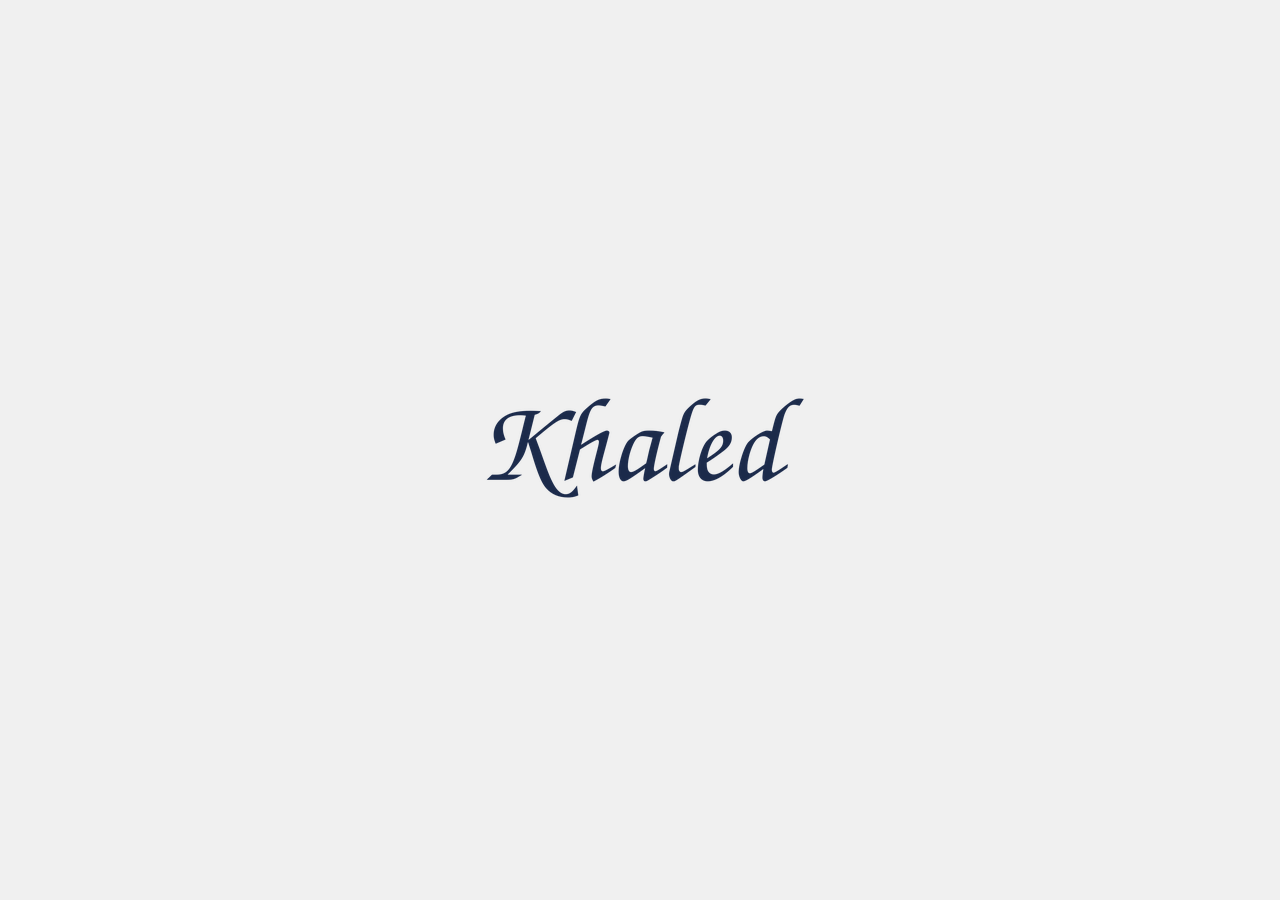
==== index.html @ 4a72759d "Website displays my name" ====
<!DOCTYPE html>
<html lang="en">
<head>
    <meta charset="UTF-8">
    <meta name="viewport" content="width=device-width, initial-scale=1.0">
    <title>FlyRankAI</title>
    <style>
        body {
            margin: 0;
            padding: 0;
            display: flex;
            justify-content: center;
            align-items: center;
            min-height: 100vh;
            background-color: #f0f0f0;
            font-family: Arial, sans-serif;
        }
        .container {
            text-align: center;
        }
        img {
            max-width: 90vw;
            max-height: 90vh;
            object-fit: contain;
        }
    </style>
</head>
<body>
    <div class="container">
        <img src="placeholder.png" alt="Placeholder">
    </div>
</body>
</html>
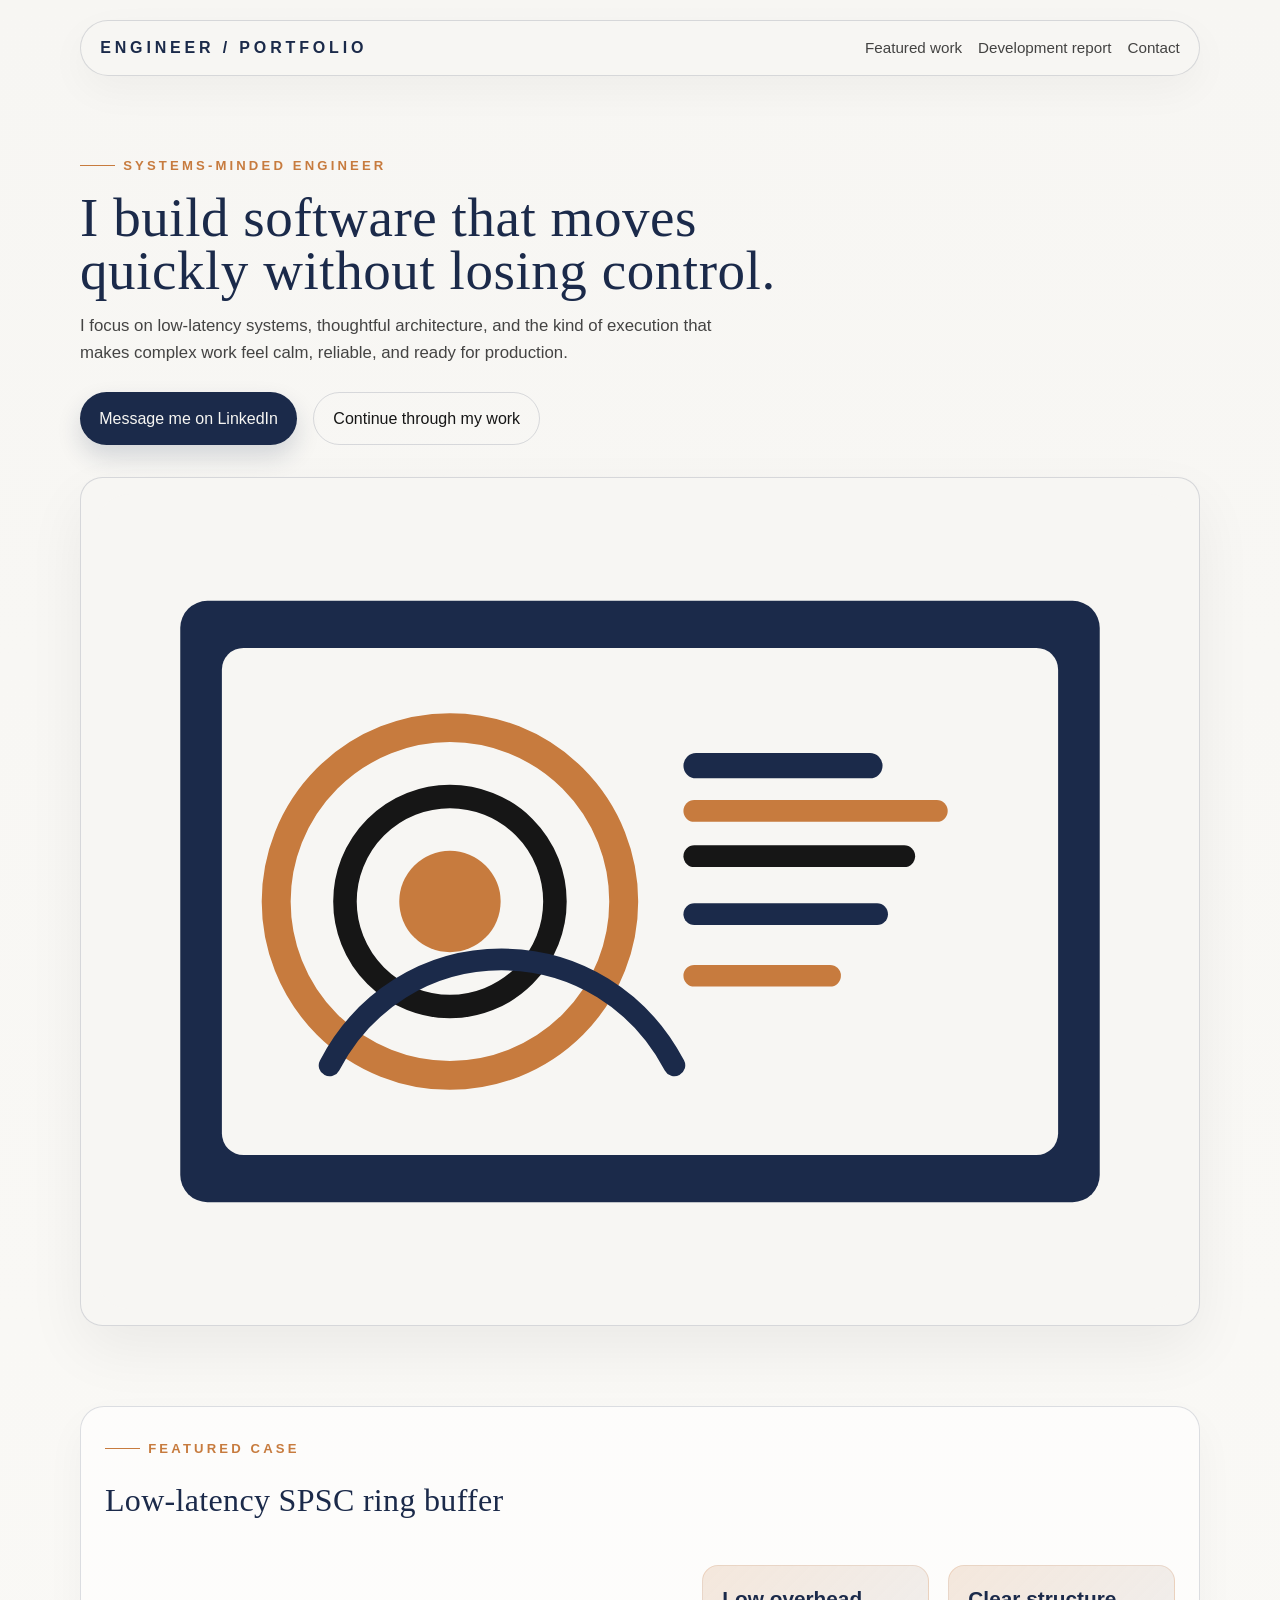
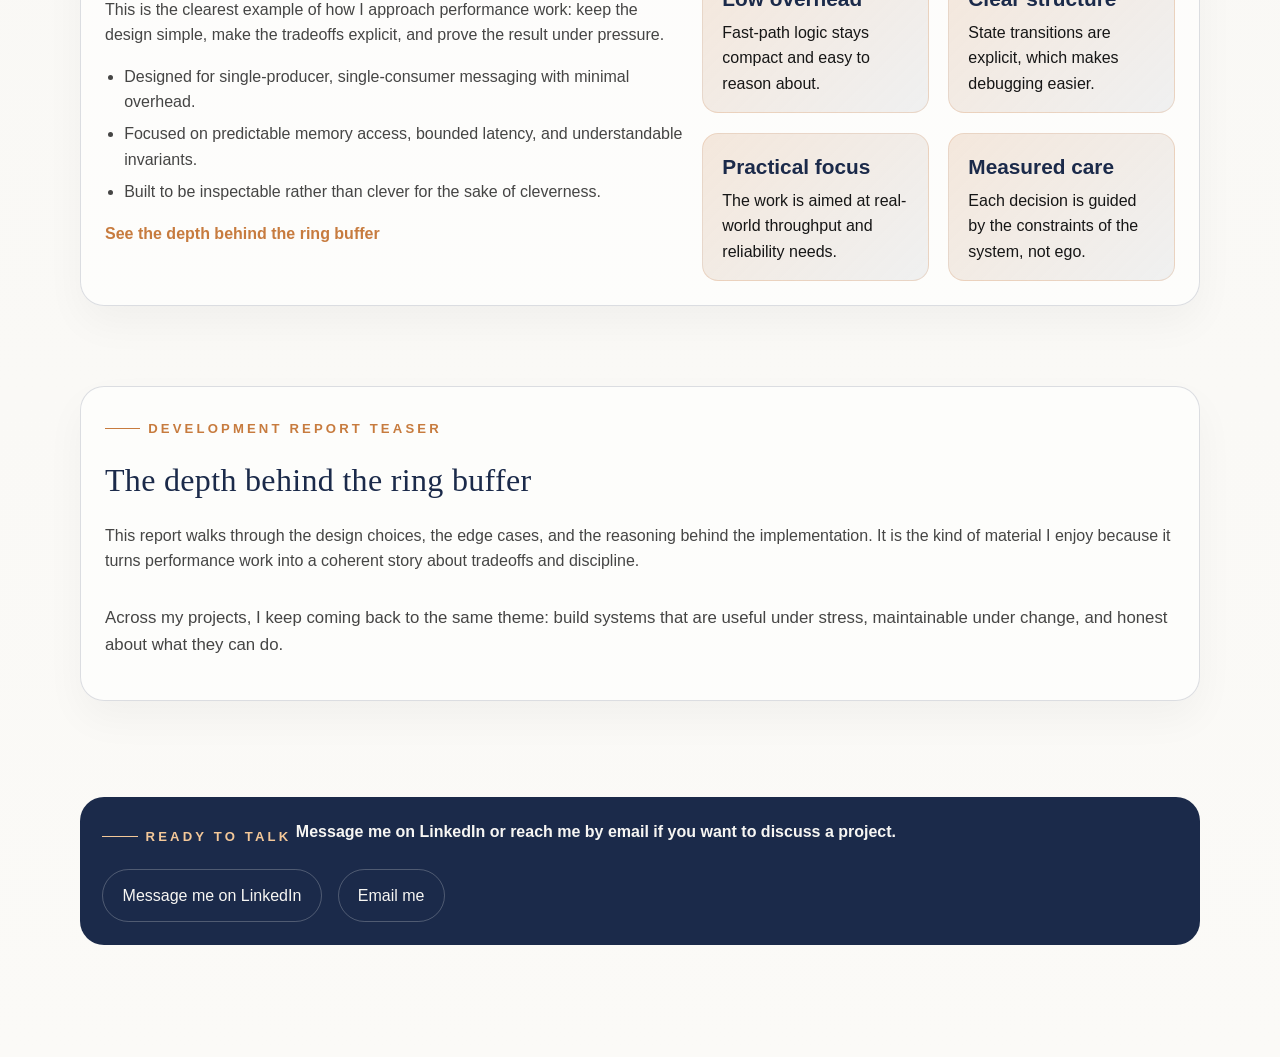
==== commit 6512fbca: "First version of page 1 for portfolio site is complete" ====
--- a/index.html
+++ b/index.html
@@ -1,33 +1,118 @@
 <!DOCTYPE html>
 <html lang="en">
-<head>
-    <meta charset="UTF-8">
-    <meta name="viewport" content="width=device-width, initial-scale=1.0">
-    <title>FlyRankAI</title>
-    <style>
-        body {
-            margin: 0;
-            padding: 0;
-            display: flex;
-            justify-content: center;
-            align-items: center;
-            min-height: 100vh;
-            background-color: #f0f0f0;
-            font-family: Arial, sans-serif;
-        }
-        .container {
-            text-align: center;
-        }
-        img {
-            max-width: 90vw;
-            max-height: 90vh;
-            object-fit: contain;
-        }
-    </style>
-</head>
-<body>
-    <div class="container">
-        <img src="placeholder.png" alt="Placeholder">
+  <head>
+    <meta charset="UTF-8" />
+    <meta name="viewport" content="width=device-width, initial-scale=1.0" />
+    <meta
+      name="description"
+      content="A portfolio home page for a systems-focused software engineer building dependable, low-latency software."
+    />
+    <title>Portfolio Home</title>
+    <link rel="stylesheet" href="styles.css" />
+  </head>
+  <body>
+    <div class="site-shell">
+      <header class="site-header">
+        <nav class="navbar" aria-label="Primary navigation">
+          <a class="brand" href="index.html">Engineer / Portfolio</a>
+          <div class="nav-links">
+            <a href="#featured">Featured work</a>
+            <a href="#depth">Development report</a>
+            <a href="#contact">Contact</a>
+          </div>
+        </nav>
+      </header>
+
+      <main>
+        <section class="hero" aria-labelledby="home-title">
+          <div class="hero-copy">
+            <div class="eyebrow">Systems-minded engineer</div>
+            <h1 id="home-title">I build software that moves quickly without losing control.</h1>
+            <p>
+              I focus on low-latency systems, thoughtful architecture, and the kind of execution that makes complex work feel calm, reliable, and ready for production.
+            </p>
+            <div class="button-row">
+              <a class="btn btn-primary" href="https://www.linkedin.com/" target="_blank" rel="noreferrer">Message me on LinkedIn</a>
+              <a class="btn btn-secondary" href="#featured">Continue through my work</a>
+            </div>
+          </div>
+
+          <div class="hero-card">
+            <img class="gallery-trigger" src="images/featured-case.svg" alt="Illustrated low-latency ring buffer concept" />
+          </div>
+        </section>
+
+        <section class="section" id="featured">
+          <div class="section-card">
+            <div class="eyebrow">Featured case</div>
+            <h2>Low-latency SPSC ring buffer</h2>
+            <div class="case-grid">
+              <div class="case-copy">
+                <p>
+                  This is the clearest example of how I approach performance work: keep the design simple, make the tradeoffs explicit, and prove the result under pressure.
+                </p>
+                <ul>
+                  <li>Designed for single-producer, single-consumer messaging with minimal overhead.</li>
+                  <li>Focused on predictable memory access, bounded latency, and understandable invariants.</li>
+                  <li>Built to be inspectable rather than clever for the sake of cleverness.</li>
+                </ul>
+                <a class="case-link" href="#depth">See the depth behind the ring buffer</a>
+              </div>
+              <div class="proof-grid">
+                <div class="metric">
+                  <strong>Low overhead</strong>
+                  <span>Fast-path logic stays compact and easy to reason about.</span>
+                </div>
+                <div class="metric">
+                  <strong>Clear structure</strong>
+                  <span>State transitions are explicit, which makes debugging easier.</span>
+                </div>
+                <div class="metric">
+                  <strong>Practical focus</strong>
+                  <span>The work is aimed at real-world throughput and reliability needs.</span>
+                </div>
+                <div class="metric">
+                  <strong>Measured care</strong>
+                  <span>Each decision is guided by the constraints of the system, not ego.</span>
+                </div>
+              </div>
+            </div>
+          </div>
+        </section>
+
+        <section class="section" id="depth">
+          <div class="section-card">
+            <div class="eyebrow">Development report teaser</div>
+            <h2>The depth behind the ring buffer</h2>
+            <p>
+              This report walks through the design choices, the edge cases, and the reasoning behind the implementation. It is the kind of material I enjoy because it turns performance work into a coherent story about tradeoffs and discipline.
+            </p>
+            <p class="bio">
+              Across my projects, I keep coming back to the same theme: build systems that are useful under stress, maintainable under change, and honest about what they can do.
+            </p>
+          </div>
+        </section>
+
+        <section class="section" id="contact">
+          <div class="cta-band">
+            <div>
+              <div class="eyebrow" style="color: #f4c899; margin-bottom: 0.4rem;">Ready to talk</div>
+              <strong>Message me on LinkedIn or reach me by email if you want to discuss a project.</strong>
+            </div>
+            <div class="button-row">
+              <a class="btn btn-secondary" href="https://www.linkedin.com/" target="_blank" rel="noreferrer">Message me on LinkedIn</a>
+              <a class="btn btn-secondary" href="mailto:hello@yourportfolio.dev">Email me</a>
+            </div>
+          </div>
+        </section>
+      </main>
     </div>
-</body>
+
+    <div class="lightbox" aria-hidden="true">
+      <button type="button" aria-label="Close image preview">×</button>
+      <img src="" alt="" />
+    </div>
+
+    <script src="script.js"></script>
+  </body>
 </html>
--- a/styles.css
+++ b/styles.css
@@ -0,0 +1,329 @@
+:root {
+  --navy: #1B2A4A;
+  --warm-black: #161616;
+  --warm-white: #F7F6F3;
+  --accent: #C77B3E;
+  --border: rgba(27, 42, 74, 0.15);
+}
+
+* {
+  box-sizing: border-box;
+}
+
+html {
+  scroll-behavior: smooth;
+}
+
+body {
+  margin: 0;
+  font-family: "Bahnschrift", "Segoe UI", Arial, sans-serif;
+  color: var(--warm-black);
+  background: linear-gradient(180deg, var(--warm-white) 0%, #fbfaf7 100%);
+  line-height: 1.6;
+}
+
+a {
+  color: inherit;
+  text-decoration: none;
+}
+
+img {
+  display: block;
+  max-width: 100%;
+}
+
+.site-shell {
+  width: min(1120px, calc(100% - 2rem));
+  margin: 0 auto;
+}
+
+.site-header {
+  padding: 1.25rem 0 0;
+}
+
+.navbar {
+  display: flex;
+  justify-content: space-between;
+  align-items: center;
+  padding: 0.9rem 1.2rem;
+  border: 1px solid var(--border);
+  border-radius: 999px;
+  background: rgba(247, 246, 243, 0.85);
+  backdrop-filter: blur(10px);
+  box-shadow: 0 14px 40px rgba(22, 22, 22, 0.04);
+}
+
+.brand {
+  font-size: 1rem;
+  font-weight: 700;
+  text-transform: uppercase;
+  letter-spacing: 0.24em;
+  color: var(--navy);
+}
+
+.nav-links {
+  display: flex;
+  gap: 1rem;
+  align-items: center;
+  font-size: 0.95rem;
+}
+
+.nav-links a {
+  color: var(--warm-black);
+  opacity: 0.8;
+}
+
+.nav-links a:hover,
+.nav-links a:focus-visible {
+  opacity: 1;
+  color: var(--navy);
+}
+
+.hero {
+  padding: 4.5rem 0 3rem;
+  display: grid;
+  gap: 2rem;
+  align-items: center;
+}
+
+.hero-copy {
+  max-width: 700px;
+}
+
+.eyebrow {
+  display: inline-flex;
+  align-items: center;
+  gap: 0.5rem;
+  font-size: 0.82rem;
+  font-weight: 700;
+  letter-spacing: 0.24em;
+  text-transform: uppercase;
+  color: var(--accent);
+  margin-bottom: 1rem;
+}
+
+.eyebrow::before {
+  content: "";
+  width: 2.2rem;
+  height: 1px;
+  background: currentColor;
+}
+
+h1,
+h2,
+.hero-heading {
+  font-family: "Freestyle Script", "Brush Script MT", cursive;
+  font-weight: 400;
+  letter-spacing: 0.01em;
+}
+
+.hero h1 {
+  font-size: clamp(2.5rem, 4.3vw, 4.25rem);
+  line-height: 0.95;
+  margin: 0 0 1rem;
+  color: var(--navy);
+}
+
+.hero p {
+  font-size: 1.05rem;
+  margin: 0 0 1.6rem;
+  color: rgba(22, 22, 22, 0.8);
+  max-width: 640px;
+}
+
+.button-row {
+  display: flex;
+  flex-wrap: wrap;
+  gap: 1rem;
+}
+
+.btn {
+  display: inline-flex;
+  align-items: center;
+  justify-content: center;
+  padding: 0.8rem 1.2rem;
+  border-radius: 999px;
+  transition: transform 180ms ease, box-shadow 180ms ease, background 180ms ease;
+}
+
+.btn:hover,
+.btn:focus-visible {
+  transform: translateY(-2px);
+}
+
+.btn-primary {
+  background: var(--navy);
+  color: var(--warm-white);
+  box-shadow: 0 12px 24px rgba(27, 42, 74, 0.16);
+}
+
+.btn-secondary {
+  background: transparent;
+  border: 1px solid var(--border);
+  color: var(--warm-black);
+}
+
+.hero-card {
+  border: 1px solid var(--border);
+  border-radius: 1.4rem;
+  background: var(--warm-white);
+  padding: 1rem;
+  box-shadow: 0 24px 60px rgba(22, 22, 22, 0.06);
+}
+
+.hero-card img {
+  border-radius: 1rem;
+  width: 100%;
+  aspect-ratio: 4 / 3;
+  object-fit: cover;
+  cursor: zoom-in;
+}
+
+.section {
+  padding: 2rem 0 3rem;
+}
+
+.section-card {
+  border: 1px solid var(--border);
+  border-radius: 1.5rem;
+  background: rgba(255, 255, 255, 0.6);
+  padding: 1.5rem;
+  box-shadow: 0 18px 40px rgba(22, 22, 22, 0.04);
+}
+
+.section-card h2 {
+  font-size: 2rem;
+  margin: 0 0 0.6rem;
+  color: var(--navy);
+}
+
+.section-card p,
+.section-card li {
+  color: rgba(22, 22, 22, 0.8);
+}
+
+.case-grid {
+  display: grid;
+  gap: 1.2rem;
+  grid-template-columns: 1.1fr 0.9fr;
+  margin-top: 1.2rem;
+  align-items: center;
+}
+
+.case-copy ul {
+  padding-left: 1.2rem;
+  margin: 1rem 0 0;
+}
+
+.case-copy li + li {
+  margin-top: 0.4rem;
+}
+
+.case-link {
+  display: inline-flex;
+  margin-top: 1rem;
+  color: var(--accent);
+  font-weight: 700;
+}
+
+.proof-grid {
+  display: grid;
+  gap: 1.2rem;
+  grid-template-columns: 1fr 1fr;
+  margin-top: 1.2rem;
+}
+
+.metric {
+  padding: 1rem 1.2rem;
+  border-radius: 1rem;
+  background: linear-gradient(135deg, rgba(199, 123, 62, 0.16), rgba(27, 42, 74, 0.06));
+  border: 1px solid rgba(199, 123, 62, 0.2);
+}
+
+.metric strong {
+  display: block;
+  font-size: 1.3rem;
+  color: var(--navy);
+  margin-bottom: 0.3rem;
+}
+
+.bio {
+  padding: 0.9rem 0 0;
+  font-size: 1.05rem;
+}
+
+.cta-band {
+  margin: 1rem 0 4rem;
+  padding: 1.4rem;
+  border-radius: 1.5rem;
+  background: var(--navy);
+  color: var(--warm-white);
+  display: flex;
+  justify-content: space-between;
+  align-items: center;
+  gap: 1rem;
+  flex-wrap: wrap;
+}
+
+.cta-band .btn-secondary {
+  color: var(--warm-white);
+  border-color: rgba(247, 246, 243, 0.24);
+}
+
+.lightbox {
+  position: fixed;
+  inset: 0;
+  background: rgba(22, 22, 22, 0.86);
+  display: none;
+  align-items: center;
+  justify-content: center;
+  padding: 2rem;
+  z-index: 10;
+}
+
+.lightbox.open {
+  display: flex;
+}
+
+.lightbox img {
+  max-width: min(900px, 100%);
+  max-height: min(80vh, 100%);
+  border-radius: 1rem;
+  box-shadow: 0 24px 70px rgba(0, 0, 0, 0.35);
+}
+
+.lightbox button {
+  position: absolute;
+  top: 1.2rem;
+  right: 1.2rem;
+  border: none;
+  border-radius: 999px;
+  width: 2.5rem;
+  height: 2.5rem;
+  background: rgba(247, 246, 243, 0.9);
+  color: var(--warm-black);
+  cursor: pointer;
+  font-size: 1.1rem;
+}
+
+@media (max-width: 780px) {
+  .hero {
+    padding-top: 3rem;
+  }
+
+  .case-grid,
+  .proof-grid {
+    grid-template-columns: 1fr;
+  }
+
+  .navbar {
+    border-radius: 1.2rem;
+    flex-direction: column;
+    gap: 0.8rem;
+  }
+
+  .nav-links {
+    flex-wrap: wrap;
+    justify-content: center;
+  }
+}
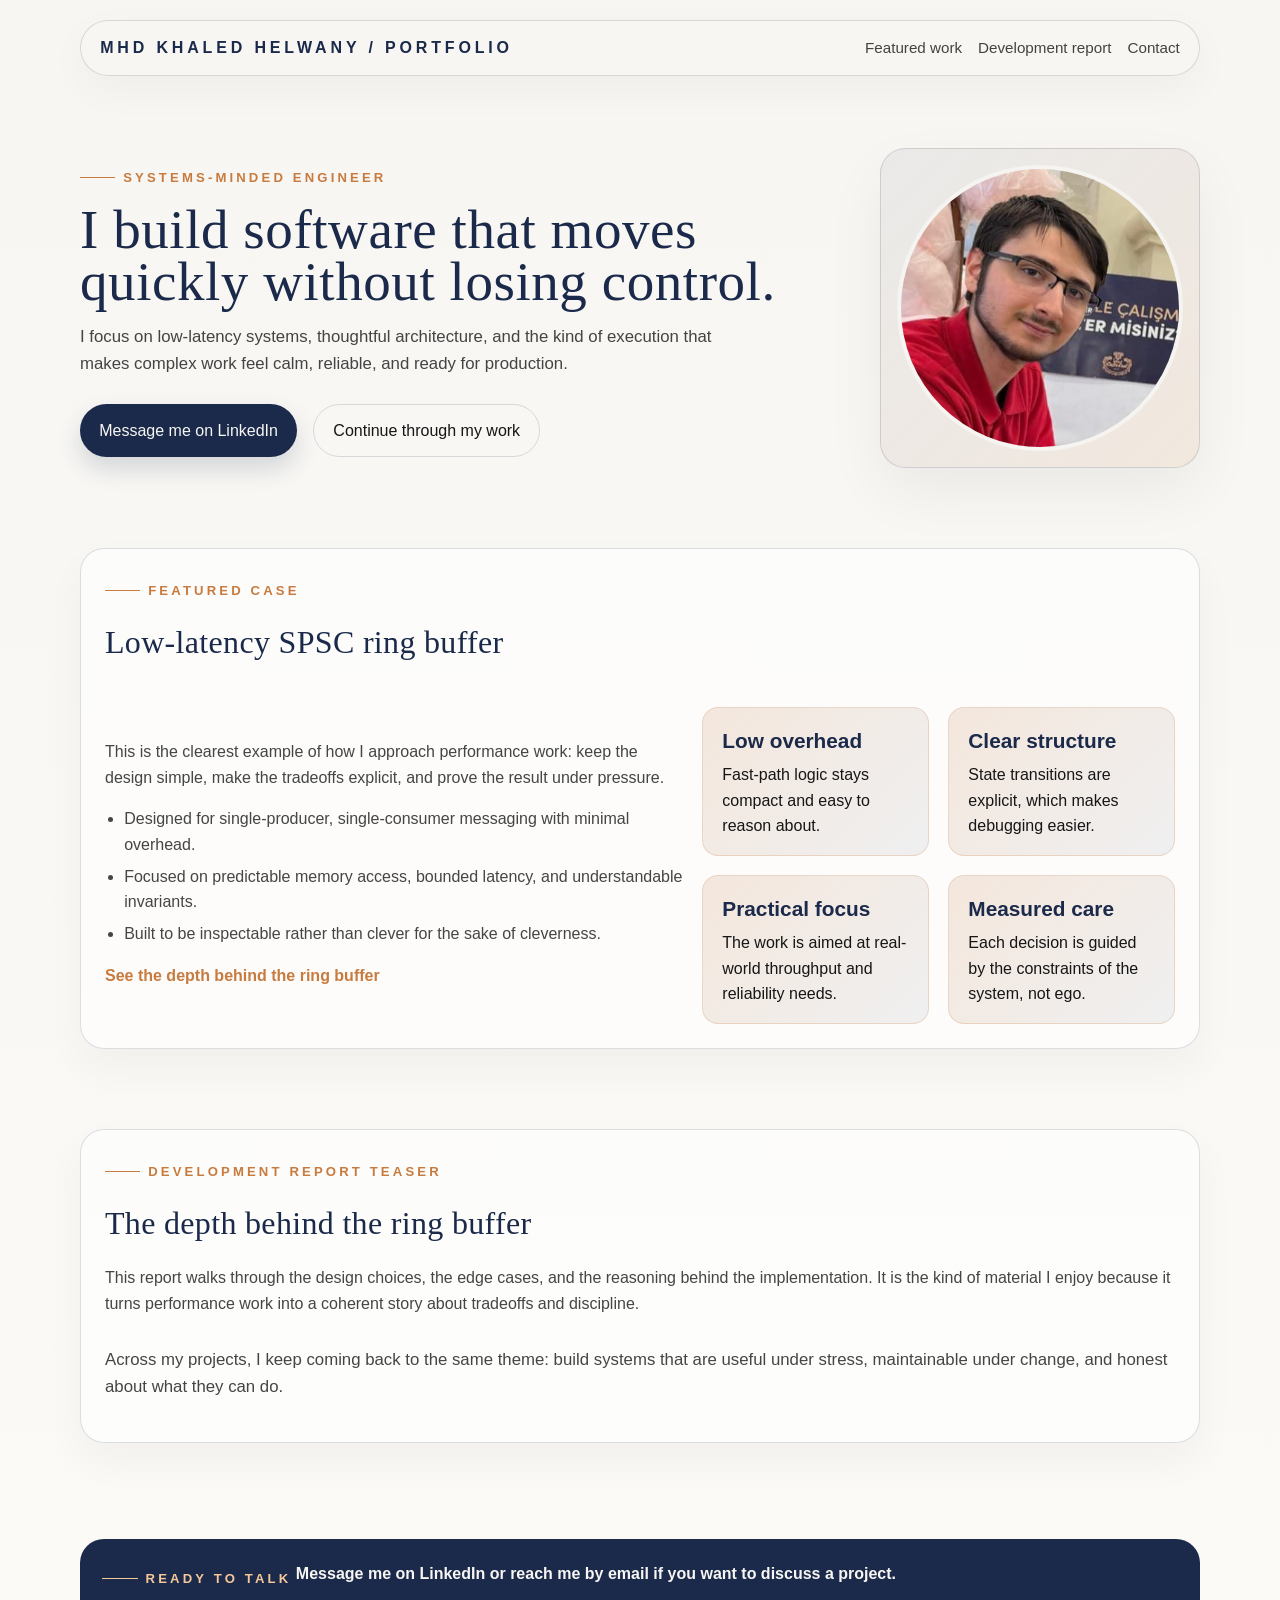
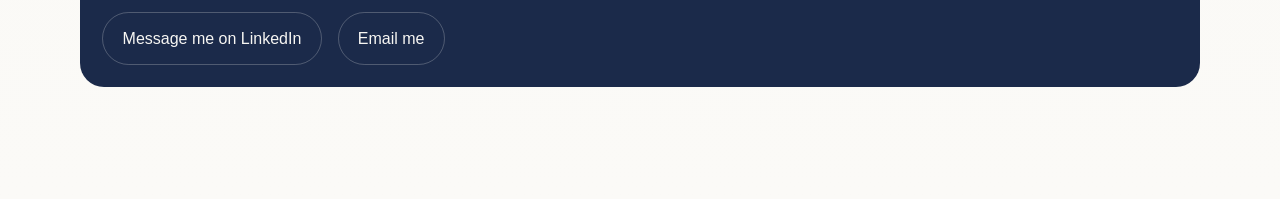
==== commit 16a22027: "Second page of the portfolio site done" ====
--- a/index.html
+++ b/index.html
@@ -14,7 +14,7 @@
     <div class="site-shell">
       <header class="site-header">
         <nav class="navbar" aria-label="Primary navigation">
-          <a class="brand" href="index.html">Engineer / Portfolio</a>
+          <a class="brand" href="index.html">Mhd Khaled Helwany / Portfolio</a>
           <div class="nav-links">
             <a href="#featured">Featured work</a>
             <a href="#depth">Development report</a>
@@ -25,20 +25,22 @@
 
       <main>
         <section class="hero" aria-labelledby="home-title">
-          <div class="hero-copy">
-            <div class="eyebrow">Systems-minded engineer</div>
-            <h1 id="home-title">I build software that moves quickly without losing control.</h1>
-            <p>
-              I focus on low-latency systems, thoughtful architecture, and the kind of execution that makes complex work feel calm, reliable, and ready for production.
-            </p>
-            <div class="button-row">
-              <a class="btn btn-primary" href="https://www.linkedin.com/" target="_blank" rel="noreferrer">Message me on LinkedIn</a>
-              <a class="btn btn-secondary" href="#featured">Continue through my work</a>
+          <div class="hero-content">
+            <div class="hero-copy">
+              <div class="eyebrow">Systems-minded engineer</div>
+              <h1 id="home-title">I build software that moves quickly without losing control.</h1>
+              <p>
+                I focus on low-latency systems, thoughtful architecture, and the kind of execution that makes complex work feel calm, reliable, and ready for production.
+              </p>
+              <div class="button-row">
+                <a class="btn btn-primary" href="https://www.linkedin.com/in/mhd-khaled-helwany-129b9b315" target="_blank" rel="noreferrer">Message me on LinkedIn</a>
+                <a class="btn btn-secondary" href="projects.html">Continue through my work</a>
+              </div>
             </div>
-          </div>
 
-          <div class="hero-card">
-            <img class="gallery-trigger" src="images/featured-case.svg" alt="Illustrated low-latency ring buffer concept" />
+            <div class="hero-card">
+              <img class="gallery-trigger" src="images/profile_pic.jpeg" alt="Portrait of Mhd Khaled Helwany" />
+            </div>
           </div>
         </section>
 
@@ -100,8 +102,8 @@
               <strong>Message me on LinkedIn or reach me by email if you want to discuss a project.</strong>
             </div>
             <div class="button-row">
-              <a class="btn btn-secondary" href="https://www.linkedin.com/" target="_blank" rel="noreferrer">Message me on LinkedIn</a>
-              <a class="btn btn-secondary" href="mailto:hello@yourportfolio.dev">Email me</a>
+              <a class="btn btn-secondary" href="https://www.linkedin.com/in/mhd-khaled-helwany-129b9b315" target="_blank" rel="noreferrer">Message me on LinkedIn</a>
+              <a class="btn btn-secondary" href="mailto:MKhelwani@gmail.com">Email me</a>
             </div>
           </div>
         </section>
--- a/styles.css
+++ b/styles.css
@@ -81,8 +81,12 @@
 
 .hero {
   padding: 4.5rem 0 3rem;
+}
+
+.hero-content {
   display: grid;
   gap: 2rem;
+  grid-template-columns: minmax(0, 1.2fr) minmax(240px, 0.55fr);
   align-items: center;
 }
 
@@ -165,18 +169,21 @@
 
 .hero-card {
   border: 1px solid var(--border);
-  border-radius: 1.4rem;
-  background: var(--warm-white);
+  border-radius: 1.6rem;
+  background: linear-gradient(135deg, rgba(27, 42, 74, 0.06), rgba(199, 123, 62, 0.12));
   padding: 1rem;
   box-shadow: 0 24px 60px rgba(22, 22, 22, 0.06);
+  justify-self: end;
+  width: min(100%, 320px);
 }
 
 .hero-card img {
-  border-radius: 1rem;
+  border-radius: 50%;
   width: 100%;
-  aspect-ratio: 4 / 3;
+  aspect-ratio: 1 / 1;
   object-fit: cover;
   cursor: zoom-in;
+  border: 4px solid rgba(247, 246, 243, 0.9);
 }
 
 .section {
@@ -200,6 +207,86 @@
 .section-card p,
 .section-card li {
   color: rgba(22, 22, 22, 0.8);
+}
+
+.page-intro {
+  padding: 3rem 0 1rem;
+}
+
+.page-intro h1 {
+  font-size: clamp(2.2rem, 3.5vw, 3rem);
+  margin: 0 0 0.7rem;
+  color: var(--navy);
+}
+
+.page-intro p {
+  max-width: 700px;
+  margin: 0;
+  color: rgba(22, 22, 22, 0.8);
+}
+
+.highlight-grid {
+  display: grid;
+  gap: 1.2rem;
+  grid-template-columns: repeat(2, minmax(0, 1fr));
+}
+
+.project-card {
+  border: 1px solid var(--border);
+  border-radius: 1.4rem;
+  background: rgba(255, 255, 255, 0.7);
+  overflow: hidden;
+  box-shadow: 0 20px 45px rgba(22, 22, 22, 0.05);
+}
+
+.project-card img {
+  width: 100%;
+  height: 220px;
+  object-fit: cover;
+}
+
+.project-card-body {
+  padding: 1.1rem 1.2rem 1.3rem;
+}
+
+.project-card h2 {
+  margin: 0.2rem 0 0.4rem;
+  color: var(--navy);
+  font-size: 1.5rem;
+}
+
+.project-tag {
+  margin: 0;
+  color: var(--accent);
+  text-transform: uppercase;
+  letter-spacing: 0.18em;
+  font-size: 0.78rem;
+  font-weight: 700;
+}
+
+.category-grid {
+  display: grid;
+  gap: 1rem;
+  grid-template-columns: repeat(2, minmax(0, 1fr));
+  margin-top: 1.2rem;
+}
+
+.category-block {
+  border: 1px dashed rgba(27, 42, 74, 0.24);
+  border-radius: 1rem;
+  padding: 1rem 1.1rem;
+  background: rgba(247, 246, 243, 0.7);
+}
+
+.category-block h3 {
+  margin: 0 0 0.4rem;
+  color: var(--navy);
+}
+
+.category-placeholder {
+  margin: 0;
+  color: rgba(22, 22, 22, 0.66);
+  font-style: italic;
 }
 
 .case-grid {
@@ -311,8 +398,19 @@
     padding-top: 3rem;
   }
 
+  .hero-content {
+    grid-template-columns: 1fr;
+  }
+
+  .hero-card {
+    justify-self: start;
+    width: min(100%, 260px);
+  }
+
   .case-grid,
-  .proof-grid {
+  .proof-grid,
+  .highlight-grid,
+  .category-grid {
     grid-template-columns: 1fr;
   }
 
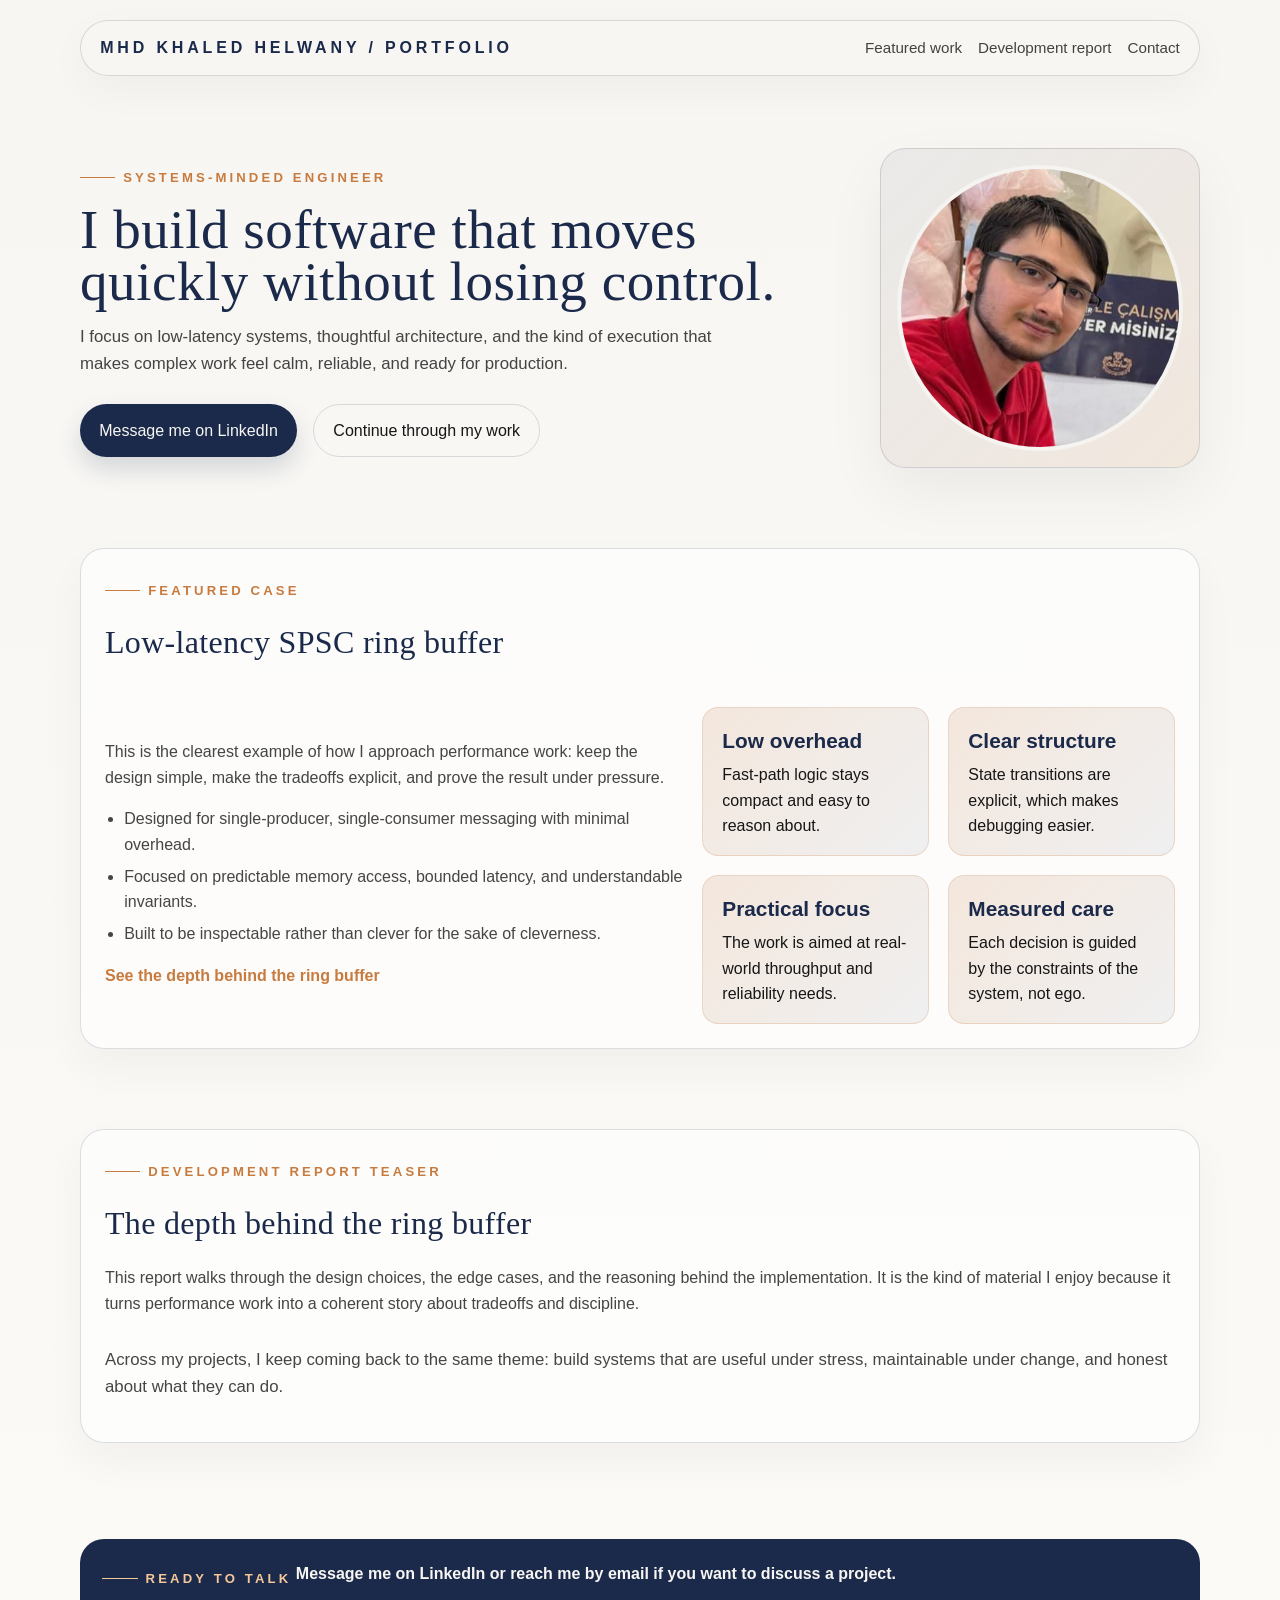
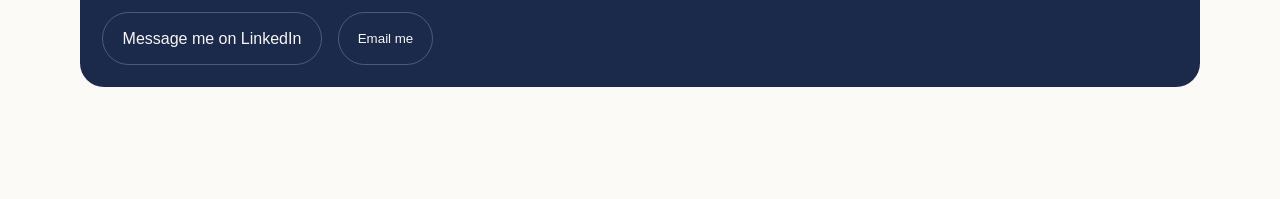
==== commit 5d2d7167: "Page 3 and Page 4 of the portfolio site done" ====
--- a/index.html
+++ b/index.html
@@ -103,7 +103,7 @@
             </div>
             <div class="button-row">
               <a class="btn btn-secondary" href="https://www.linkedin.com/in/mhd-khaled-helwany-129b9b315" target="_blank" rel="noreferrer">Message me on LinkedIn</a>
-              <a class="btn btn-secondary" href="mailto:MKhelwani@gmail.com">Email me</a>
+              <button class="btn btn-secondary email-trigger" type="button">Email me</button>
             </div>
           </div>
         </section>
@@ -115,6 +115,19 @@
       <img src="" alt="" />
     </div>
 
+    <div class="email-modal" id="emailModal" aria-hidden="true">
+      <div class="email-modal-card" role="dialog" aria-modal="true" aria-labelledby="emailModalTitle">
+        <button class="email-modal-close" type="button" aria-label="Close email dialog">×</button>
+        <h3 id="emailModalTitle">My email address</h3>
+        <p>Use the button below to copy my email for later.</p>
+        <div class="email-modal-row">
+          <span class="email-address">MKhelwani@gmail.com</span>
+          <button class="copy-email-btn" type="button">Copy</button>
+        </div>
+        <p class="email-status" aria-live="polite"></p>
+      </div>
+    </div>
+
     <script src="script.js"></script>
   </body>
 </html>
--- a/styles.css
+++ b/styles.css
@@ -209,6 +209,13 @@
   color: rgba(22, 22, 22, 0.8);
 }
 
+.project-intro-text {
+  margin: 0 0 1rem;
+  font-size: 1rem;
+  color: rgba(22, 22, 22, 0.8);
+  max-width: 760px;
+}
+
 .page-intro {
   padding: 3rem 0 1rem;
 }
@@ -243,6 +250,7 @@
   width: 100%;
   height: 220px;
   object-fit: cover;
+  object-position: top center;
 }
 
 .project-card-body {
@@ -253,6 +261,13 @@
   margin: 0.2rem 0 0.4rem;
   color: var(--navy);
   font-size: 1.5rem;
+}
+
+.page-link-btn {
+  display: inline-flex;
+  margin-top: 0.9rem;
+  color: var(--accent);
+  font-weight: 700;
 }
 
 .project-tag {
@@ -355,6 +370,59 @@
 .cta-band .btn-secondary {
   color: var(--warm-white);
   border-color: rgba(247, 246, 243, 0.24);
+}
+
+.story-layout,
+.report-layout {
+  display: grid;
+  gap: 1rem;
+  grid-template-columns: repeat(2, minmax(0, 1fr));
+}
+
+.story-card {
+  border: 1px solid var(--border);
+  border-radius: 1.3rem;
+  padding: 1.2rem 1.25rem;
+  background: rgba(255, 255, 255, 0.7);
+  box-shadow: 0 18px 40px rgba(22, 22, 22, 0.04);
+}
+
+.story-card-wide,
+.story-card-highlight {
+  grid-column: 1 / -1;
+}
+
+.story-badge {
+  display: inline-flex;
+  padding: 0.35rem 0.7rem;
+  border-radius: 999px;
+  background: rgba(199, 123, 62, 0.16);
+  color: var(--accent);
+  font-size: 0.8rem;
+  font-weight: 700;
+  letter-spacing: 0.12em;
+  text-transform: uppercase;
+  margin-bottom: 0.8rem;
+}
+
+.story-card h2 {
+  margin: 0 0 0.55rem;
+  font-size: 1.45rem;
+  color: var(--navy);
+}
+
+.story-card p {
+  margin: 0;
+  color: rgba(22, 22, 22, 0.8);
+}
+
+.story-card-highlight {
+  background: linear-gradient(135deg, rgba(27, 42, 74, 0.06), rgba(199, 123, 62, 0.14));
+}
+
+.download-btn {
+  margin-top: 1rem;
+  width: fit-content;
 }
 
 .lightbox {
@@ -393,6 +461,85 @@
   font-size: 1.1rem;
 }
 
+.email-modal {
+  position: fixed;
+  inset: 0;
+  background: rgba(22, 22, 22, 0.62);
+  display: none;
+  align-items: center;
+  justify-content: center;
+  padding: 1rem;
+  z-index: 12;
+}
+
+.email-modal.open {
+  display: flex;
+}
+
+.email-modal-card {
+  position: relative;
+  width: min(420px, 100%);
+  background: var(--warm-white);
+  border-radius: 1.2rem;
+  padding: 1.35rem;
+  box-shadow: 0 24px 70px rgba(0, 0, 0, 0.24);
+}
+
+.email-modal-card h3 {
+  margin: 0 0 0.4rem;
+  color: var(--navy);
+}
+
+.email-modal-card p {
+  margin: 0 0 0.8rem;
+  color: rgba(22, 22, 22, 0.8);
+}
+
+.email-modal-row {
+  display: flex;
+  align-items: center;
+  justify-content: space-between;
+  gap: 0.8rem;
+  flex-wrap: wrap;
+  padding: 0.85rem 1rem;
+  border-radius: 0.9rem;
+  background: rgba(27, 42, 74, 0.06);
+}
+
+.email-address {
+  font-weight: 700;
+  color: var(--navy);
+}
+
+.copy-email-btn,
+.email-modal-close {
+  border: none;
+  cursor: pointer;
+}
+
+.copy-email-btn {
+  padding: 0.6rem 0.9rem;
+  border-radius: 999px;
+  background: var(--navy);
+  color: var(--warm-white);
+}
+
+.email-modal-close {
+  position: absolute;
+  top: 0.7rem;
+  right: 0.8rem;
+  background: transparent;
+  font-size: 1.2rem;
+  color: var(--warm-black);
+}
+
+.email-status {
+  min-height: 1.2rem;
+  margin-top: 0.8rem;
+  color: var(--accent);
+  font-weight: 700;
+}
+
 @media (max-width: 780px) {
   .hero {
     padding-top: 3rem;
@@ -410,7 +557,9 @@
   .case-grid,
   .proof-grid,
   .highlight-grid,
-  .category-grid {
+  .category-grid,
+  .story-layout,
+  .report-layout {
     grid-template-columns: 1fr;
   }
 
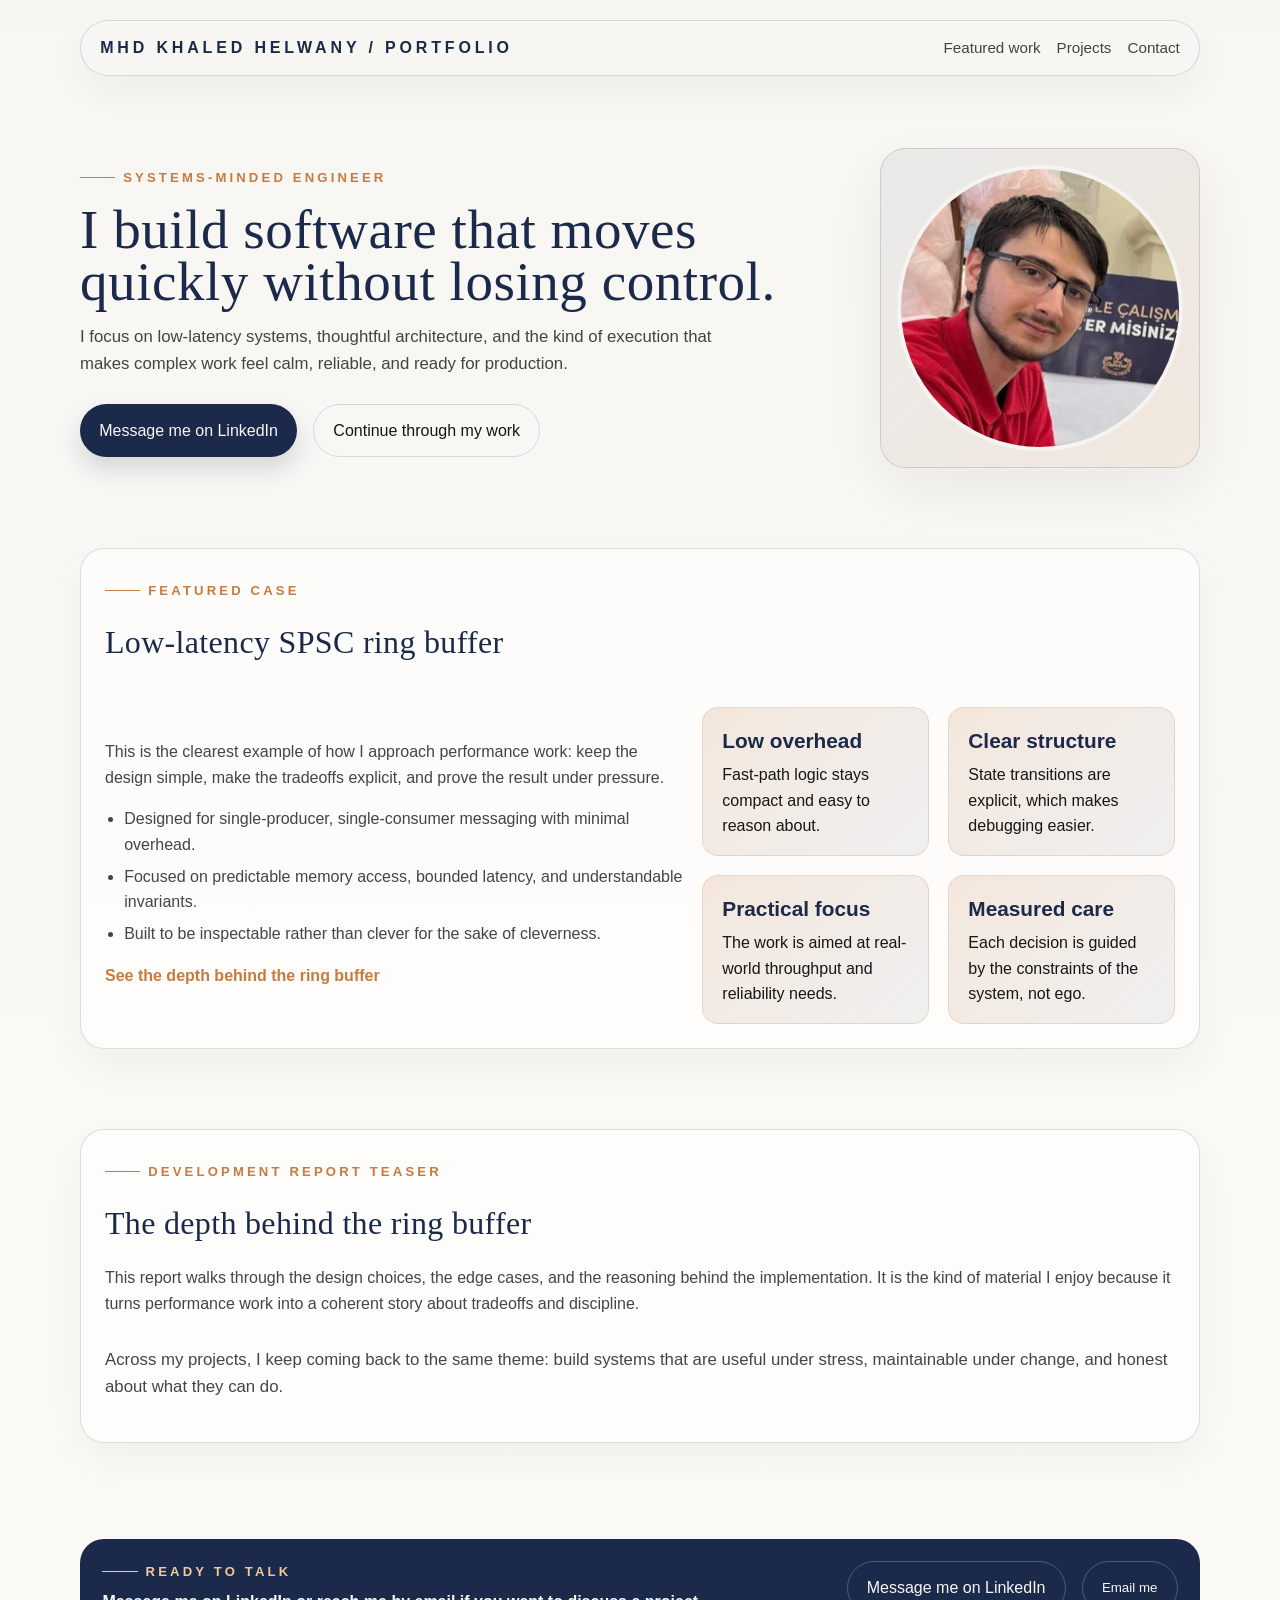
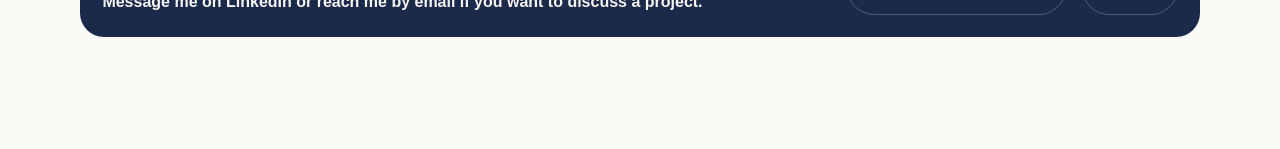
==== commit bd1e067f: "Fixes for the Survive the Crit assignment" ====
--- a/index.html
+++ b/index.html
@@ -17,8 +17,8 @@
           <a class="brand" href="index.html">Mhd Khaled Helwany / Portfolio</a>
           <div class="nav-links">
             <a href="#featured">Featured work</a>
-            <a href="#depth">Development report</a>
-            <a href="#contact">Contact</a>
+            <a href="projects.html">Projects</a>
+            <a href="contact.html">Contact</a>
           </div>
         </nav>
       </header>
@@ -58,7 +58,7 @@
                   <li>Focused on predictable memory access, bounded latency, and understandable invariants.</li>
                   <li>Built to be inspectable rather than clever for the sake of cleverness.</li>
                 </ul>
-                <a class="case-link" href="#depth">See the depth behind the ring buffer</a>
+                <a class="case-link" href="spsc.html">See the depth behind the ring buffer</a>
               </div>
               <div class="proof-grid">
                 <div class="metric">
--- a/styles.css
+++ b/styles.css
@@ -279,29 +279,161 @@
   font-weight: 700;
 }
 
-.category-grid {
+.accordion-grid {
   display: grid;
   gap: 1rem;
-  grid-template-columns: repeat(2, minmax(0, 1fr));
   margin-top: 1.2rem;
 }
 
-.category-block {
-  border: 1px dashed rgba(27, 42, 74, 0.24);
+.accordion-panel {
+  border: 1px solid var(--border);
+  border-radius: 1.4rem;
+  overflow: hidden;
+  background: rgba(255, 255, 255, 0.85);
+  box-shadow: 0 18px 40px rgba(22, 22, 22, 0.05);
+}
+
+.accordion-toggle {
+  width: 100%;
+  display: flex;
+  justify-content: space-between;
+  align-items: center;
+  padding: 1rem 1.2rem;
+  border: none;
+  border-bottom: 1px solid var(--border);
+  background: transparent;
+  color: var(--navy);
+  font-size: 1.05rem;
+  font-weight: 700;
+  cursor: pointer;
+}
+
+.accordion-toggle:hover,
+.accordion-toggle:focus-visible {
+  background: rgba(27, 42, 74, 0.04);
+}
+
+.accordion-icon {
+  transition: transform 180ms ease;
+}
+
+.accordion-toggle[aria-expanded="true"] .accordion-icon {
+  transform: rotate(180deg);
+}
+
+.accordion-panel-content {
+  max-height: 0;
+  overflow: hidden;
+  transition: max-height 240ms ease, padding 240ms ease;
+  padding: 0 1.2rem;
+}
+
+.accordion-panel-content.open {
+  padding: 1rem 1.2rem 1.2rem;
+}
+
+.project-entry {
+  display: grid;
+  gap: 1rem;
+  align-items: start;
+  grid-template-columns: 1fr;
+  padding: 1rem 0;
+  border-bottom: 1px solid rgba(27, 42, 74, 0.08);
+}
+
+.project-entry:last-child {
+  border-bottom: none;
+}
+
+.project-entry-body {
+  display: grid;
+  gap: 0.65rem;
+  order: 1;
+}
+
+.project-entry img {
+  width: 100%;
+  height: auto;
+  object-fit: contain;
+  object-position: center;
   border-radius: 1rem;
-  padding: 1rem 1.1rem;
-  background: rgba(247, 246, 243, 0.7);
-}
-
-.category-block h3 {
-  margin: 0 0 0.4rem;
-  color: var(--navy);
+  order: 2;
+}
+
+.project-entry-body h3 {
+  margin: 0;
+  color: var(--navy);
+}
+
+.project-link {
+  display: inline-flex;
+  color: var(--accent);
+  font-weight: 700;
+}
+
+@media (min-width: 780px) {
+  .project-entry {
+    grid-template-columns: 220px minmax(0, 1fr);
+  }
 }
 
 .category-placeholder {
   margin: 0;
   color: rgba(22, 22, 22, 0.66);
   font-style: italic;
+}
+
+.contact-intro {
+  padding-bottom: 0.5rem;
+}
+
+.contact-banner {
+  margin-bottom: 1rem;
+  border: 1px solid var(--border);
+  border-radius: 1.3rem;
+  overflow: hidden;
+  background: rgba(255, 255, 255, 0.7);
+  box-shadow: 0 16px 36px rgba(22, 22, 22, 0.04);
+}
+
+.contact-banner img {
+  width: 100%;
+  height: auto;
+  display: block;
+  object-fit: cover;
+}
+
+.contact-card {
+  border: 1px solid var(--border);
+  border-radius: 1.5rem;
+  background: rgba(255, 255, 255, 0.7);
+  box-shadow: 0 18px 40px rgba(22, 22, 22, 0.04);
+  padding: 1.4rem;
+  display: grid;
+  gap: 1rem;
+  grid-template-columns: repeat(2, minmax(0, 1fr));
+}
+
+.contact-action {
+  padding: 1.2rem;
+  border-radius: 1.2rem;
+  background: rgba(247, 246, 243, 0.9);
+  border: 1px solid rgba(27, 42, 74, 0.1);
+}
+
+.contact-action-secondary {
+  background: rgba(199, 123, 62, 0.08);
+}
+
+.contact-action h2 {
+  margin: 0 0 0.4rem;
+  color: var(--navy);
+  font-size: 1.5rem;
+}
+
+.contact-action p {
+  margin: 0 0 1rem;
+  color: rgba(22, 22, 22, 0.8);
 }
 
 .case-grid {
@@ -362,9 +494,16 @@
   color: var(--warm-white);
   display: flex;
   justify-content: space-between;
-  align-items: center;
+  align-items: flex-start;
   gap: 1rem;
   flex-wrap: wrap;
+}
+
+.cta-band > div:first-child {
+  display: flex;
+  flex-direction: column;
+  justify-content: center;
+  min-height: 44px;
 }
 
 .cta-band .btn-secondary {
@@ -559,7 +698,8 @@
   .highlight-grid,
   .category-grid,
   .story-layout,
-  .report-layout {
+  .report-layout,
+  .contact-card {
     grid-template-columns: 1fr;
   }
 
